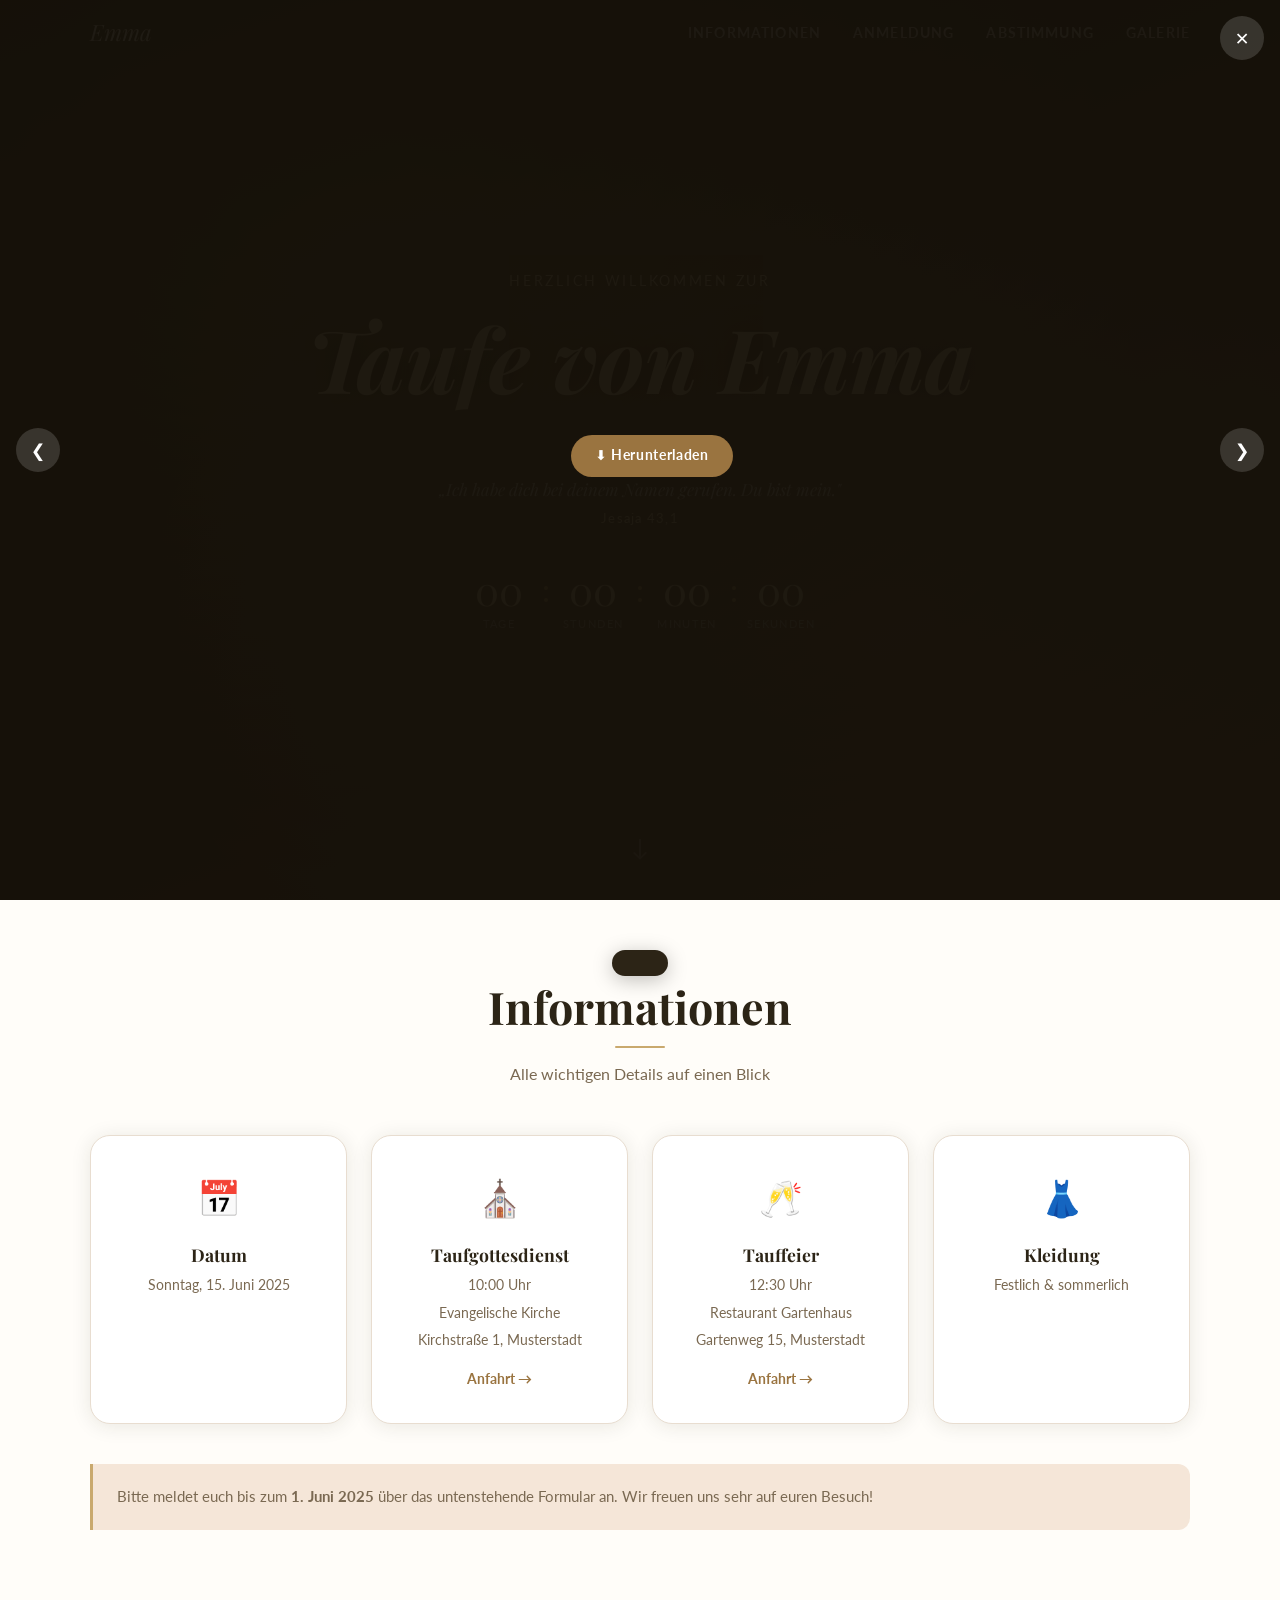
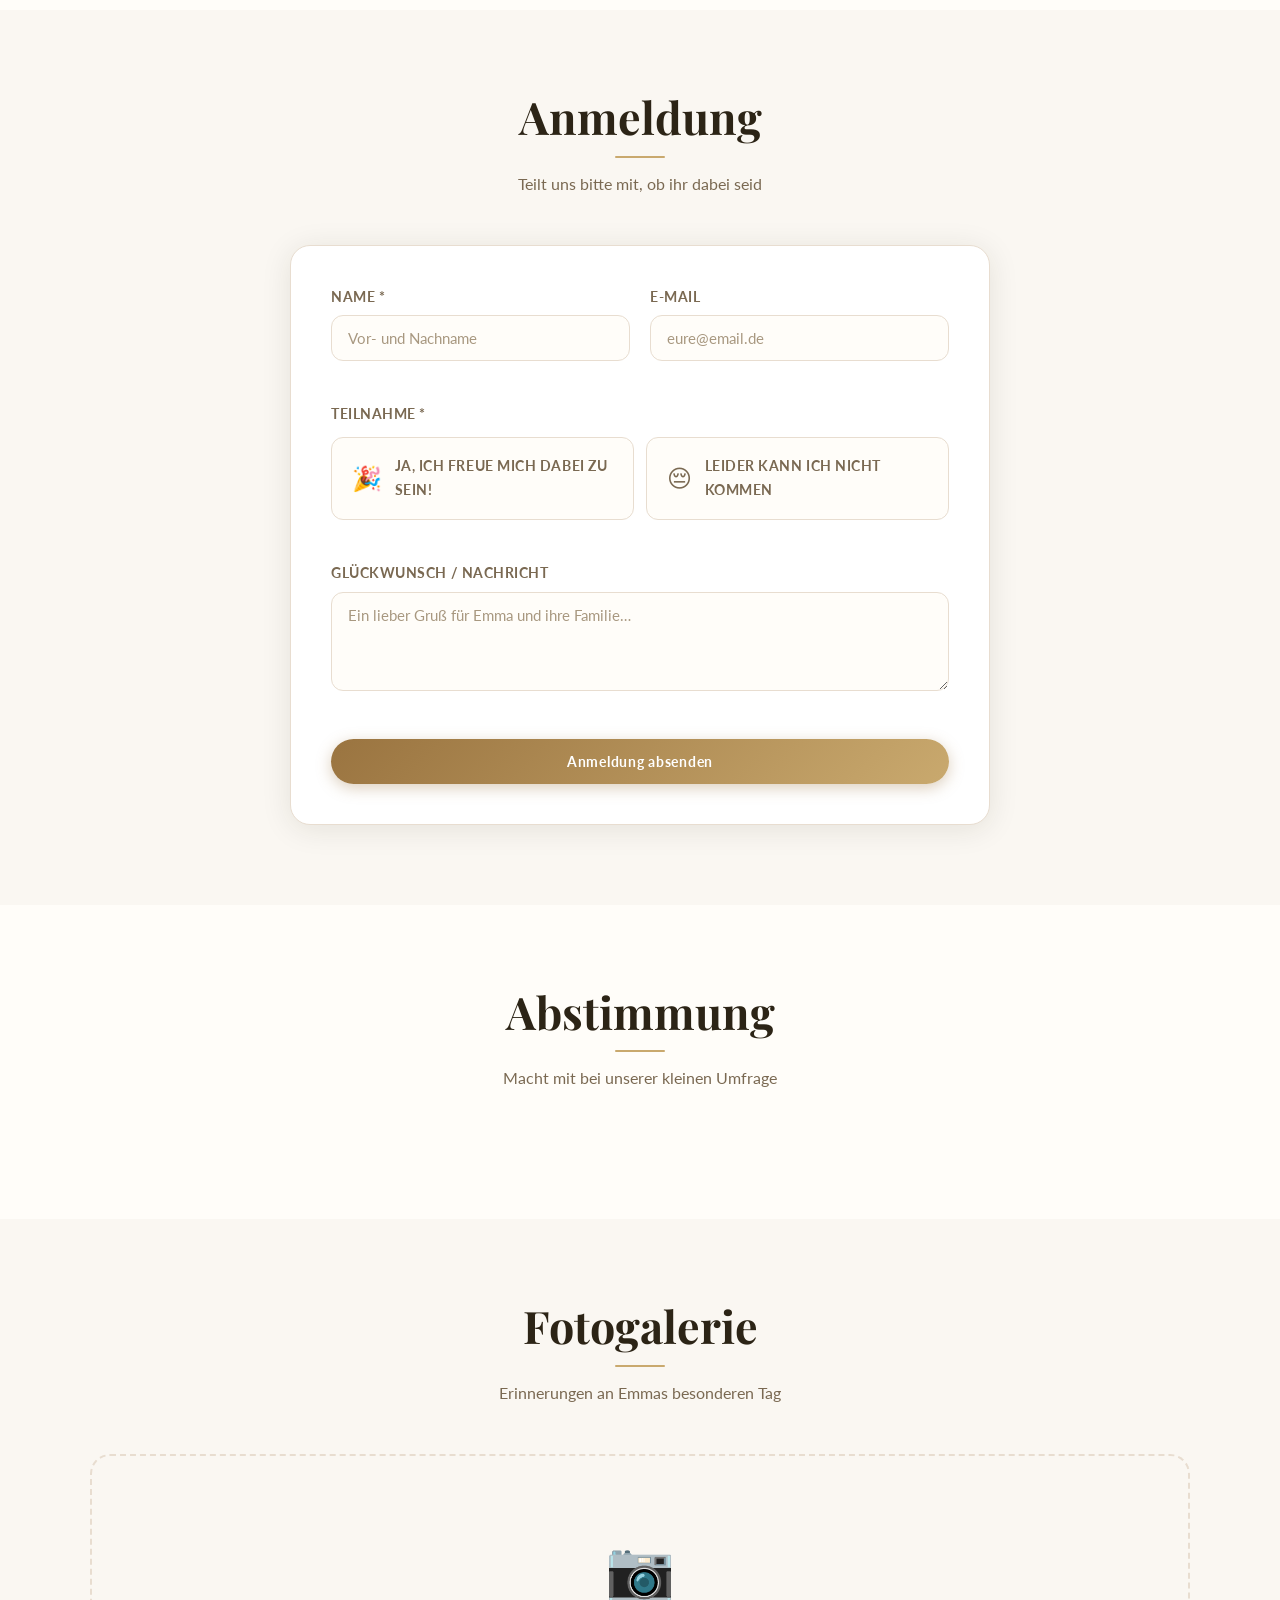
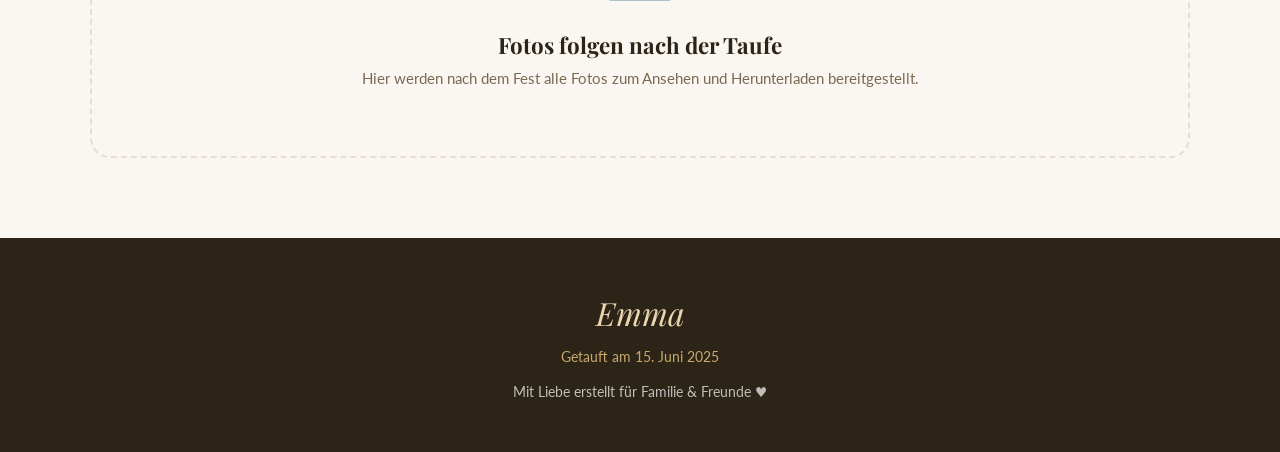
==== index.html @ aea22b36 "Add baptism website for Emma — Cloudflare Pages ready Full single-page website with: - Countdown tim" ====
<!DOCTYPE html>
<html lang="de">
<head>
  <meta charset="UTF-8">
  <meta name="viewport" content="width=device-width, initial-scale=1.0">
  <meta name="description" content="Emmas Taufe – Informationen, Anmeldung und Fotogalerie">
  <title>Emmas Taufe</title>
  <link rel="preconnect" href="https://fonts.googleapis.com">
  <link rel="preconnect" href="https://fonts.gstatic.com" crossorigin>
  <link href="https://fonts.googleapis.com/css2?family=Playfair+Display:ital,wght@0,400;0,700;1,400&family=Lato:wght@300;400;700&display=swap" rel="stylesheet">
  <link rel="stylesheet" href="css/style.css">
</head>
<body>

  <!-- Navigation -->
  <nav id="navbar">
    <div class="nav-container">
      <a href="#hero" class="nav-brand">Emma</a>
      <ul class="nav-links" id="navLinks">
        <li><a href="#info">Informationen</a></li>
        <li><a href="#rsvp">Anmeldung</a></li>
        <li><a href="#abstimmung">Abstimmung</a></li>
        <li><a href="#galerie">Galerie</a></li>
      </ul>
      <button class="nav-toggle" id="navToggle" aria-label="Menü öffnen">
        <span></span><span></span><span></span>
      </button>
    </div>
  </nav>

  <!-- Hero Section -->
  <section id="hero">
    <div class="hero-bg"></div>
    <div class="hero-content">
      <p class="hero-pre">Herzlich willkommen zur</p>
      <h1 class="hero-title">Taufe von Emma</h1>
      <div class="hero-ornament">✦ ✦ ✦</div>
      <p class="hero-verse">„Ich habe dich bei deinem Namen gerufen. Du bist mein."</p>
      <p class="hero-verse-source">Jesaja 43,1</p>
      <div class="countdown-wrapper">
        <div id="countdown" class="countdown">
          <div class="countdown-item">
            <span class="countdown-number" id="days">00</span>
            <span class="countdown-label">Tage</span>
          </div>
          <div class="countdown-sep">:</div>
          <div class="countdown-item">
            <span class="countdown-number" id="hours">00</span>
            <span class="countdown-label">Stunden</span>
          </div>
          <div class="countdown-sep">:</div>
          <div class="countdown-item">
            <span class="countdown-number" id="minutes">00</span>
            <span class="countdown-label">Minuten</span>
          </div>
          <div class="countdown-sep">:</div>
          <div class="countdown-item">
            <span class="countdown-number" id="seconds">00</span>
            <span class="countdown-label">Sekunden</span>
          </div>
        </div>
        <div id="countdownPast" class="countdown-past" style="display:none">
          Wir feiern Emmas Tauftag ✦
        </div>
      </div>
    </div>
    <a href="#info" class="scroll-down" aria-label="Nach unten scrollen">
      <span class="scroll-arrow">↓</span>
    </a>
  </section>

  <!-- Information Section -->
  <section id="info" class="section">
    <div class="container">
      <div class="section-header">
        <h2 class="section-title">Informationen</h2>
        <p class="section-subtitle">Alle wichtigen Details auf einen Blick</p>
      </div>
      <div class="info-grid">
        <div class="info-card">
          <div class="info-icon">📅</div>
          <h3 class="info-card-title">Datum</h3>
          <p id="info-date">Sonntag, 15. Juni 2025</p>
        </div>
        <div class="info-card">
          <div class="info-icon">⛪</div>
          <h3 class="info-card-title">Taufgottesdienst</h3>
          <p id="info-church-time">10:00 Uhr</p>
          <p id="info-church-name">Evangelische Kirche</p>
          <p id="info-church-address">Kirchstraße 1, Musterstadt</p>
          <a id="info-church-maps" href="#" class="info-link" target="_blank" rel="noopener">Anfahrt →</a>
        </div>
        <div class="info-card">
          <div class="info-icon">🥂</div>
          <h3 class="info-card-title">Tauffeier</h3>
          <p id="info-party-time">12:30 Uhr</p>
          <p id="info-party-name">Restaurant Gartenhaus</p>
          <p id="info-party-address">Gartenweg 15, Musterstadt</p>
          <a id="info-party-maps" href="#" class="info-link" target="_blank" rel="noopener">Anfahrt →</a>
        </div>
        <div class="info-card">
          <div class="info-icon">👗</div>
          <h3 class="info-card-title">Kleidung</h3>
          <p id="info-dresscode">Festlich & sommerlich</p>
        </div>
      </div>
      <div class="info-note">
        <p id="info-deadline-text">
          Bitte meldet euch bis zum <strong>1. Juni 2025</strong> über das untenstehende Formular an.
          Wir freuen uns sehr auf euren Besuch!
        </p>
      </div>
    </div>
  </section>

  <!-- RSVP Section -->
  <section id="rsvp" class="section section-alt">
    <div class="container">
      <div class="section-header">
        <h2 class="section-title">Anmeldung</h2>
        <p class="section-subtitle">Teilt uns bitte mit, ob ihr dabei seid</p>
      </div>
      <div class="form-wrapper">
        <form id="rsvpForm" class="form" novalidate>
          <div class="form-row">
            <div class="form-group">
              <label for="rsvp-name">Name *</label>
              <input type="text" id="rsvp-name" name="name" required placeholder="Vor- und Nachname" autocomplete="name">
              <span class="field-error" id="error-name"></span>
            </div>
            <div class="form-group">
              <label for="rsvp-email">E-Mail</label>
              <input type="email" id="rsvp-email" name="email" placeholder="eure@email.de" autocomplete="email">
              <span class="field-error" id="error-email"></span>
            </div>
          </div>

          <div class="form-group">
            <label>Teilnahme *</label>
            <div class="radio-group">
              <label class="radio-card">
                <input type="radio" name="attendance" value="yes" required>
                <span class="radio-content">
                  <span class="radio-icon">🎉</span>
                  <span class="radio-text">Ja, ich freue mich dabei zu sein!</span>
                </span>
              </label>
              <label class="radio-card">
                <input type="radio" name="attendance" value="no">
                <span class="radio-content">
                  <span class="radio-icon">😔</span>
                  <span class="radio-text">Leider kann ich nicht kommen</span>
                </span>
              </label>
            </div>
            <span class="field-error" id="error-attendance"></span>
          </div>

          <div id="attendanceDetails" class="attendance-details" style="display:none">
            <div class="form-row">
              <div class="form-group">
                <label for="rsvp-guests">Anzahl Personen *</label>
                <select id="rsvp-guests" name="guests">
                  <option value="1">1 Person</option>
                  <option value="2">2 Personen</option>
                  <option value="3">3 Personen</option>
                  <option value="4">4 Personen</option>
                  <option value="5+">5 oder mehr Personen</option>
                </select>
              </div>
              <div class="form-group">
                <label for="rsvp-allergies">Allergien / Unverträglichkeiten</label>
                <input type="text" id="rsvp-allergies" name="allergies" placeholder="z.B. Laktose, Nüsse…">
              </div>
            </div>

            <div class="form-group">
              <label>Menüwahl</label>
              <div class="menu-grid">
                <label class="menu-card-label">
                  <input type="radio" name="menu" value="Fleisch">
                  <span class="menu-card">
                    <span class="menu-emoji">🥩</span>
                    <span class="menu-title">Fleisch</span>
                    <span class="menu-desc">Hähnchenbrust mit Gemüse & Kartoffeln</span>
                  </span>
                </label>
                <label class="menu-card-label">
                  <input type="radio" name="menu" value="Fisch">
                  <span class="menu-card">
                    <span class="menu-emoji">🐟</span>
                    <span class="menu-title">Fisch</span>
                    <span class="menu-desc">Lachsfilet mit Dill-Soße & Reis</span>
                  </span>
                </label>
                <label class="menu-card-label">
                  <input type="radio" name="menu" value="Vegetarisch">
                  <span class="menu-card">
                    <span class="menu-emoji">🥗</span>
                    <span class="menu-title">Vegetarisch</span>
                    <span class="menu-desc">Gemüse-Risotto mit Parmesan</span>
                  </span>
                </label>
              </div>
            </div>
          </div>

          <div class="form-group">
            <label for="rsvp-message">Glückwunsch / Nachricht</label>
            <textarea id="rsvp-message" name="message" rows="4" placeholder="Ein lieber Gruß für Emma und ihre Familie…"></textarea>
          </div>

          <button type="submit" class="btn btn-primary" id="rsvpSubmitBtn">
            <span class="btn-text">Anmeldung absenden</span>
            <span class="btn-spinner" style="display:none">⏳</span>
          </button>
        </form>

        <div class="form-success" id="rsvpSuccess" style="display:none">
          <div class="success-circle">✓</div>
          <h3>Vielen Dank!</h3>
          <p id="rsvpSuccessMsg">Deine Anmeldung wurde übermittelt. Wir freuen uns auf dich!</p>
        </div>
      </div>
    </div>
  </section>

  <!-- Voting Section -->
  <section id="abstimmung" class="section">
    <div class="container">
      <div class="section-header">
        <h2 class="section-title">Abstimmung</h2>
        <p class="section-subtitle">Macht mit bei unserer kleinen Umfrage</p>
      </div>
      <div class="polls-grid" id="pollsContainer">
        <!-- Polls werden per JavaScript aus config.js geladen -->
      </div>
    </div>
  </section>

  <!-- Photo Gallery Section -->
  <section id="galerie" class="section section-alt">
    <div class="container">
      <div class="section-header">
        <h2 class="section-title">Fotogalerie</h2>
        <p class="section-subtitle">Erinnerungen an Emmas besonderen Tag</p>
      </div>

      <!-- Vor dem Event -->
      <div class="gallery-placeholder" id="gallerySoon">
        <div class="gallery-placeholder-icon">📷</div>
        <h3>Fotos folgen nach der Taufe</h3>
        <p>Hier werden nach dem Fest alle Fotos zum Ansehen und Herunterladen bereitgestellt.</p>
      </div>

      <!-- Nach dem Event -->
      <div id="galleryActive" style="display:none">
        <div class="gallery-toolbar">
          <span class="gallery-count" id="galleryCount"></span>
          <button class="btn btn-secondary" id="btnDownloadAll">⬇ Alle herunterladen</button>
        </div>
        <div class="gallery-grid" id="galleryGrid"></div>
      </div>
    </div>
  </section>

  <!-- Footer -->
  <footer>
    <div class="container">
      <p class="footer-name">Emma</p>
      <p class="footer-date" id="footer-date">Getauft am 15. Juni 2025</p>
      <p class="footer-love">Mit Liebe erstellt für Familie &amp; Freunde ♥</p>
    </div>
  </footer>

  <!-- Lightbox -->
  <div class="lightbox" id="lightbox" aria-modal="true" role="dialog" aria-label="Foto-Ansicht">
    <div class="lightbox-overlay" id="lightboxOverlay"></div>
    <div class="lightbox-inner">
      <button class="lightbox-btn lightbox-close" id="lightboxClose" aria-label="Schließen">✕</button>
      <button class="lightbox-btn lightbox-prev" id="lightboxPrev" aria-label="Vorheriges Foto">❮</button>
      <button class="lightbox-btn lightbox-next" id="lightboxNext" aria-label="Nächstes Foto">❯</button>
      <div class="lightbox-media">
        <img id="lightboxImg" src="" alt="" loading="lazy">
      </div>
      <div class="lightbox-footer">
        <span class="lightbox-caption" id="lightboxCaption"></span>
        <a class="btn btn-download" id="lightboxDownload" download>⬇ Herunterladen</a>
      </div>
    </div>
  </div>

  <!-- Toast -->
  <div class="toast" id="toast" role="status" aria-live="polite"></div>

  <script src="js/config.js"></script>
  <script src="js/main.js"></script>
  <script src="js/gallery.js"></script>
</body>
</html>
---- css/style.css ----
/* =====================================================
   EMMA'S TAUFE — Stylesheet
   ===================================================== */

/* ---------- Custom Properties ---------- */
:root {
  --gold:        #C9A96E;
  --gold-light:  #E8D5B0;
  --gold-dark:   #9A7440;
  --cream:       #FAF7F2;
  --warm-white:  #FFFDF9;
  --peach:       #F5E6D8;
  --rose:        #E8C4B8;
  --text:        #2C2416;
  --text-muted:  #7A6952;
  --text-light:  #A89880;
  --border:      #E8DDD0;
  --shadow:      rgba(44, 36, 22, 0.1);
  --radius:      12px;
  --radius-lg:   20px;
  --transition:  0.25s ease;
  --max-w:       1100px;
}

/* ---------- Reset ---------- */
*, *::before, *::after { box-sizing: border-box; margin: 0; padding: 0; }

html {
  scroll-behavior: smooth;
  font-size: 16px;
}

body {
  font-family: 'Lato', system-ui, sans-serif;
  background: var(--warm-white);
  color: var(--text);
  line-height: 1.7;
  overflow-x: hidden;
}

img { max-width: 100%; display: block; }
a { color: inherit; text-decoration: none; }
button { cursor: pointer; border: none; background: none; font-family: inherit; }

/* ---------- Typography ---------- */
h1, h2, h3 {
  font-family: 'Playfair Display', Georgia, serif;
  line-height: 1.2;
}

/* ---------- Navigation ---------- */
#navbar {
  position: fixed;
  top: 0; left: 0; right: 0;
  z-index: 100;
  background: transparent;
  transition: background var(--transition), box-shadow var(--transition);
  padding: 0 1.5rem;
}
#navbar.scrolled {
  background: rgba(255, 253, 249, 0.96);
  backdrop-filter: blur(8px);
  box-shadow: 0 1px 0 var(--border);
}

.nav-container {
  max-width: var(--max-w);
  margin: 0 auto;
  display: flex;
  align-items: center;
  justify-content: space-between;
  height: 64px;
}

.nav-brand {
  font-family: 'Playfair Display', serif;
  font-size: 1.4rem;
  font-style: italic;
  color: var(--warm-white);
  transition: color var(--transition);
}
#navbar.scrolled .nav-brand { color: var(--gold-dark); }

.nav-links {
  list-style: none;
  display: flex;
  gap: 2rem;
}
.nav-links a {
  font-size: 0.9rem;
  font-weight: 700;
  letter-spacing: 0.08em;
  text-transform: uppercase;
  color: rgba(255,255,255,0.85);
  transition: color var(--transition);
}
.nav-links a:hover { color: #fff; }
#navbar.scrolled .nav-links a { color: var(--text-muted); }
#navbar.scrolled .nav-links a:hover { color: var(--gold-dark); }

.nav-toggle {
  display: none;
  flex-direction: column;
  gap: 5px;
  padding: 6px;
}
.nav-toggle span {
  display: block;
  width: 24px;
  height: 2px;
  background: #fff;
  border-radius: 2px;
  transition: background var(--transition);
}
#navbar.scrolled .nav-toggle span { background: var(--text); }

/* ---------- Hero ---------- */
#hero {
  position: relative;
  min-height: 100vh;
  display: flex;
  flex-direction: column;
  align-items: center;
  justify-content: center;
  background: linear-gradient(160deg, #2C2416 0%, #4A3728 45%, #6B4F38 100%);
  overflow: hidden;
  padding: 100px 1.5rem 80px;
  text-align: center;
  color: #fff;
}

.hero-bg {
  position: absolute;
  inset: 0;
  background:
    radial-gradient(ellipse at 30% 30%, rgba(201,169,110,0.25) 0%, transparent 60%),
    radial-gradient(ellipse at 70% 70%, rgba(232,197,184,0.15) 0%, transparent 60%);
  pointer-events: none;
}

.hero-content {
  position: relative;
  z-index: 1;
  max-width: 680px;
}

.hero-pre {
  font-size: 0.85rem;
  letter-spacing: 0.2em;
  text-transform: uppercase;
  color: var(--gold-light);
  margin-bottom: 0.75rem;
}

.hero-title {
  font-size: clamp(3rem, 8vw, 5.5rem);
  font-style: italic;
  color: var(--gold-light);
  margin-bottom: 1.25rem;
  text-shadow: 0 2px 30px rgba(0,0,0,0.3);
}

.hero-ornament {
  font-size: 0.75rem;
  letter-spacing: 0.4em;
  color: var(--gold);
  margin-bottom: 1.5rem;
}

.hero-verse {
  font-family: 'Playfair Display', serif;
  font-style: italic;
  font-size: 1.05rem;
  color: rgba(255,255,255,0.75);
  max-width: 480px;
  margin: 0 auto 0.3rem;
}
.hero-verse-source {
  font-size: 0.8rem;
  color: var(--gold-light);
  letter-spacing: 0.1em;
  margin-bottom: 2.5rem;
}

/* Countdown */
.countdown-wrapper { min-height: 80px; }

.countdown {
  display: flex;
  align-items: center;
  justify-content: center;
  gap: 0.5rem;
  flex-wrap: wrap;
}
.countdown-item {
  display: flex;
  flex-direction: column;
  align-items: center;
  min-width: 70px;
}
.countdown-number {
  font-family: 'Playfair Display', serif;
  font-size: 2.5rem;
  color: var(--gold-light);
  line-height: 1;
  min-width: 2ch;
  text-align: center;
}
.countdown-label {
  font-size: 0.7rem;
  letter-spacing: 0.12em;
  text-transform: uppercase;
  color: rgba(255,255,255,0.5);
  margin-top: 0.25rem;
}
.countdown-sep {
  font-size: 2rem;
  color: var(--gold);
  padding-bottom: 1.5rem;
  line-height: 1;
}
.countdown-past {
  font-family: 'Playfair Display', serif;
  font-style: italic;
  font-size: 1.4rem;
  color: var(--gold-light);
}

/* Scroll down arrow */
.scroll-down {
  position: absolute;
  bottom: 2rem;
  left: 50%;
  transform: translateX(-50%);
  color: rgba(255,255,255,0.5);
  animation: bounce 2s infinite;
  z-index: 1;
}
.scroll-arrow { font-size: 1.5rem; }
@keyframes bounce {
  0%, 100% { transform: translateX(-50%) translateY(0); }
  50%       { transform: translateX(-50%) translateY(8px); }
}

/* ---------- Sections ---------- */
.section {
  padding: 5rem 1.5rem;
}
.section-alt { background: var(--cream); }

.container {
  max-width: var(--max-w);
  margin: 0 auto;
}

.section-header {
  text-align: center;
  margin-bottom: 3rem;
}
.section-title {
  font-size: clamp(2rem, 4vw, 2.8rem);
  color: var(--text);
  margin-bottom: 0.5rem;
}
.section-title::after {
  content: '';
  display: block;
  width: 50px;
  height: 2px;
  background: var(--gold);
  margin: 0.75rem auto 0;
  border-radius: 2px;
}
.section-subtitle {
  color: var(--text-muted);
  font-size: 1rem;
  margin-top: 0.75rem;
}

/* ---------- Info Section ---------- */
.info-grid {
  display: grid;
  grid-template-columns: repeat(auto-fit, minmax(220px, 1fr));
  gap: 1.5rem;
  margin-bottom: 2.5rem;
}

.info-card {
  background: #fff;
  border: 1px solid var(--border);
  border-radius: var(--radius-lg);
  padding: 2rem 1.5rem;
  text-align: center;
  box-shadow: 0 2px 20px var(--shadow);
  transition: transform var(--transition), box-shadow var(--transition);
}
.info-card:hover {
  transform: translateY(-4px);
  box-shadow: 0 8px 30px var(--shadow);
}
.info-icon { font-size: 2.2rem; margin-bottom: 1rem; }
.info-card-title {
  font-family: 'Playfair Display', serif;
  font-size: 1.1rem;
  margin-bottom: 0.5rem;
  color: var(--text);
}
.info-card p {
  font-size: 0.9rem;
  color: var(--text-muted);
  margin-bottom: 0.2rem;
}
.info-link {
  display: inline-block;
  margin-top: 0.75rem;
  font-size: 0.85rem;
  font-weight: 700;
  color: var(--gold-dark);
  transition: color var(--transition);
}
.info-link:hover { color: var(--gold); }

.info-note {
  background: var(--peach);
  border-left: 3px solid var(--gold);
  border-radius: 0 var(--radius) var(--radius) 0;
  padding: 1.25rem 1.5rem;
  font-size: 0.95rem;
  color: var(--text-muted);
}

/* ---------- RSVP Form ---------- */
.form-wrapper {
  max-width: 700px;
  margin: 0 auto;
}

.form {
  background: #fff;
  border: 1px solid var(--border);
  border-radius: var(--radius-lg);
  padding: 2.5rem;
  box-shadow: 0 4px 30px var(--shadow);
}

.form-row {
  display: grid;
  grid-template-columns: 1fr 1fr;
  gap: 1.25rem;
}
@media (max-width: 580px) {
  .form-row { grid-template-columns: 1fr; }
}

.form-group {
  display: flex;
  flex-direction: column;
  gap: 0.4rem;
  margin-bottom: 1.25rem;
}
.form-group:last-child { margin-bottom: 0; }

label {
  font-size: 0.85rem;
  font-weight: 700;
  letter-spacing: 0.04em;
  text-transform: uppercase;
  color: var(--text-muted);
}

input[type="text"],
input[type="email"],
select,
textarea {
  width: 100%;
  padding: 0.8rem 1rem;
  border: 1.5px solid var(--border);
  border-radius: var(--radius);
  background: var(--warm-white);
  color: var(--text);
  font-family: inherit;
  font-size: 0.95rem;
  transition: border-color var(--transition), box-shadow var(--transition);
  outline: none;
  resize: vertical;
}
input:focus, select:focus, textarea:focus {
  border-color: var(--gold);
  box-shadow: 0 0 0 3px rgba(201,169,110,0.15);
}
input::placeholder, textarea::placeholder { color: var(--text-light); }

.field-error {
  font-size: 0.8rem;
  color: #c0392b;
  min-height: 1rem;
}

/* Radio Cards */
.radio-group {
  display: grid;
  grid-template-columns: 1fr 1fr;
  gap: 0.75rem;
  margin-top: 0.25rem;
}
@media (max-width: 480px) {
  .radio-group { grid-template-columns: 1fr; }
}

.radio-card { cursor: pointer; }
.radio-card input { display: none; }
.radio-content {
  display: flex;
  align-items: center;
  gap: 0.75rem;
  padding: 1rem 1.25rem;
  border: 1.5px solid var(--border);
  border-radius: var(--radius);
  background: var(--warm-white);
  transition: border-color var(--transition), background var(--transition);
  font-size: 0.9rem;
}
.radio-icon { font-size: 1.5rem; flex-shrink: 0; }
.radio-card input:checked + .radio-content {
  border-color: var(--gold);
  background: rgba(201,169,110,0.08);
}

/* Attendance Details */
.attendance-details {
  animation: slideDown 0.3s ease;
}
@keyframes slideDown {
  from { opacity: 0; transform: translateY(-10px); }
  to   { opacity: 1; transform: translateY(0); }
}

/* Menu Grid */
.menu-grid {
  display: grid;
  grid-template-columns: repeat(3, 1fr);
  gap: 0.75rem;
  margin-top: 0.25rem;
}
@media (max-width: 580px) {
  .menu-grid { grid-template-columns: 1fr; }
}

.menu-card-label { cursor: pointer; }
.menu-card-label input { display: none; }
.menu-card {
  display: flex;
  flex-direction: column;
  align-items: center;
  text-align: center;
  gap: 0.3rem;
  padding: 1.25rem 1rem;
  border: 1.5px solid var(--border);
  border-radius: var(--radius);
  background: var(--warm-white);
  transition: border-color var(--transition), background var(--transition);
  height: 100%;
}
.menu-emoji { font-size: 1.8rem; }
.menu-title { font-weight: 700; font-size: 0.9rem; }
.menu-desc { font-size: 0.78rem; color: var(--text-muted); }
.menu-card-label input:checked + .menu-card {
  border-color: var(--gold);
  background: rgba(201,169,110,0.08);
}

/* Buttons */
.btn {
  display: inline-flex;
  align-items: center;
  gap: 0.5rem;
  padding: 0.85rem 2rem;
  border-radius: 50px;
  font-family: inherit;
  font-size: 0.9rem;
  font-weight: 700;
  letter-spacing: 0.05em;
  transition: all var(--transition);
  cursor: pointer;
}
.btn-primary {
  background: linear-gradient(135deg, var(--gold-dark), var(--gold));
  color: #fff;
  width: 100%;
  justify-content: center;
  margin-top: 1.75rem;
  box-shadow: 0 4px 15px rgba(154,116,64,0.35);
}
.btn-primary:hover {
  transform: translateY(-2px);
  box-shadow: 0 6px 20px rgba(154,116,64,0.5);
}
.btn-primary:active { transform: translateY(0); }
.btn-secondary {
  background: #fff;
  color: var(--gold-dark);
  border: 1.5px solid var(--gold);
}
.btn-secondary:hover {
  background: var(--peach);
}
.btn-download {
  background: var(--gold-dark);
  color: #fff;
  font-size: 0.85rem;
  padding: 0.6rem 1.5rem;
  border-radius: 50px;
}
.btn-download:hover { background: var(--gold); }

/* Form Success */
.form-success {
  text-align: center;
  padding: 3rem 2rem;
  background: #fff;
  border: 1px solid var(--border);
  border-radius: var(--radius-lg);
  box-shadow: 0 4px 30px var(--shadow);
}
.success-circle {
  width: 70px;
  height: 70px;
  border-radius: 50%;
  background: linear-gradient(135deg, var(--gold-dark), var(--gold));
  color: #fff;
  font-size: 2rem;
  display: flex;
  align-items: center;
  justify-content: center;
  margin: 0 auto 1.5rem;
}
.form-success h3 {
  font-size: 1.6rem;
  margin-bottom: 0.5rem;
  color: var(--text);
}
.form-success p { color: var(--text-muted); }

/* ---------- Polls ---------- */
.polls-grid {
  display: grid;
  grid-template-columns: repeat(auto-fit, minmax(320px, 1fr));
  gap: 2rem;
}

.poll-card {
  background: #fff;
  border: 1px solid var(--border);
  border-radius: var(--radius-lg);
  padding: 2rem;
  box-shadow: 0 2px 20px var(--shadow);
}
.poll-question {
  font-size: 1.1rem;
  color: var(--text);
  margin-bottom: 1.5rem;
  padding-bottom: 1rem;
  border-bottom: 1px solid var(--border);
}
.poll-options { display: flex; flex-direction: column; gap: 0.75rem; }

.poll-option {
  display: grid;
  grid-template-columns: 2rem 1fr auto auto;
  align-items: center;
  gap: 0.75rem;
  padding: 0.75rem 1rem;
  border: 1.5px solid var(--border);
  border-radius: var(--radius);
  background: var(--warm-white);
  cursor: pointer;
  text-align: left;
  font-family: inherit;
  font-size: 0.9rem;
  color: var(--text);
  transition: all var(--transition);
  width: 100%;
}
.poll-option:hover:not(:disabled) {
  border-color: var(--gold);
  background: rgba(201,169,110,0.06);
}
.poll-option.voted {
  border-color: var(--gold);
  background: rgba(201,169,110,0.08);
}
.poll-option.winner {
  border-color: var(--gold-dark);
  background: rgba(201,169,110,0.12);
}
.poll-emoji { font-size: 1.3rem; text-align: center; }
.poll-label { font-weight: 600; }
.poll-bar-wrap {
  width: 60px;
  height: 6px;
  background: var(--border);
  border-radius: 3px;
  overflow: hidden;
}
.poll-bar-fill {
  height: 100%;
  background: linear-gradient(90deg, var(--gold-dark), var(--gold));
  border-radius: 3px;
  transition: width 0.5s ease;
}
.poll-pct {
  font-size: 0.78rem;
  font-weight: 700;
  color: var(--text-muted);
  min-width: 32px;
  text-align: right;
}
.poll-footer {
  display: flex;
  align-items: center;
  justify-content: space-between;
  margin-top: 1.25rem;
  padding-top: 1rem;
  border-top: 1px solid var(--border);
  font-size: 0.8rem;
  color: var(--text-muted);
}
.poll-voted-note { color: var(--gold-dark); font-weight: 700; }

/* ---------- Gallery ---------- */
.gallery-placeholder {
  text-align: center;
  padding: 4rem 2rem;
  border: 2px dashed var(--border);
  border-radius: var(--radius-lg);
  color: var(--text-muted);
}
.gallery-placeholder-icon { font-size: 3.5rem; margin-bottom: 1rem; }
.gallery-placeholder h3 { font-size: 1.4rem; margin-bottom: 0.5rem; color: var(--text); }
.gallery-placeholder p { font-size: 0.95rem; }

.gallery-toolbar {
  display: flex;
  align-items: center;
  justify-content: space-between;
  margin-bottom: 1.5rem;
  flex-wrap: wrap;
  gap: 0.75rem;
}
.gallery-count { font-size: 0.9rem; color: var(--text-muted); }

.gallery-grid {
  display: grid;
  grid-template-columns: repeat(auto-fill, minmax(220px, 1fr));
  gap: 1rem;
}

.gallery-item {
  position: relative;
  aspect-ratio: 4/3;
  border-radius: var(--radius);
  overflow: hidden;
  cursor: pointer;
  background: var(--border);
}
.gallery-item img {
  width: 100%;
  height: 100%;
  object-fit: cover;
  transition: transform 0.4s ease;
}
.gallery-item:hover img { transform: scale(1.06); }
.gallery-item-overlay {
  position: absolute;
  inset: 0;
  background: rgba(44,36,22,0);
  display: flex;
  align-items: center;
  justify-content: center;
  transition: background var(--transition);
}
.gallery-item:hover .gallery-item-overlay { background: rgba(44,36,22,0.35); }
.gallery-item-overlay span {
  color: #fff;
  font-size: 2rem;
  opacity: 0;
  transform: scale(0.8);
  transition: all var(--transition);
}
.gallery-item:hover .gallery-item-overlay span {
  opacity: 1;
  transform: scale(1);
}

/* ---------- Lightbox ---------- */
.lightbox {
  position: fixed;
  inset: 0;
  z-index: 1000;
  display: flex;
  align-items: center;
  justify-content: center;
}
.lightbox-overlay {
  position: absolute;
  inset: 0;
  background: rgba(20,15,8,0.95);
  cursor: pointer;
}
.lightbox-inner {
  position: relative;
  z-index: 1;
  display: flex;
  flex-direction: column;
  align-items: center;
  max-width: 92vw;
  max-height: 92vh;
  gap: 0.75rem;
}
.lightbox-media {
  max-width: 90vw;
  max-height: 80vh;
  border-radius: var(--radius);
  overflow: hidden;
  box-shadow: 0 20px 60px rgba(0,0,0,0.6);
}
.lightbox-media img {
  max-width: 90vw;
  max-height: 80vh;
  object-fit: contain;
  display: block;
}
.lightbox-footer {
  display: flex;
  align-items: center;
  gap: 1.5rem;
  justify-content: center;
}
.lightbox-caption { color: rgba(255,255,255,0.7); font-size: 0.9rem; }

.lightbox-btn {
  position: fixed;
  background: rgba(255,255,255,0.15);
  color: #fff;
  border-radius: 50%;
  width: 44px;
  height: 44px;
  font-size: 1.1rem;
  display: flex;
  align-items: center;
  justify-content: center;
  transition: background var(--transition);
  z-index: 2;
}
.lightbox-btn:hover { background: rgba(255,255,255,0.3); }
.lightbox-close { top: 1rem; right: 1rem; }
.lightbox-prev { left: 1rem; top: 50%; transform: translateY(-50%); }
.lightbox-next { right: 1rem; top: 50%; transform: translateY(-50%); }

/* ---------- Footer ---------- */
footer {
  background: var(--text);
  color: rgba(255,255,255,0.7);
  text-align: center;
  padding: 3rem 1.5rem;
}
.footer-name {
  font-family: 'Playfair Display', serif;
  font-style: italic;
  font-size: 2rem;
  color: var(--gold-light);
  margin-bottom: 0.25rem;
}
.footer-date {
  font-size: 0.9rem;
  color: var(--gold);
  margin-bottom: 0.75rem;
}
.footer-love { font-size: 0.85rem; }

/* ---------- Toast ---------- */
.toast {
  position: fixed;
  bottom: 1.5rem;
  left: 50%;
  transform: translateX(-50%) translateY(100px);
  background: var(--text);
  color: #fff;
  padding: 0.8rem 1.75rem;
  border-radius: 50px;
  font-size: 0.9rem;
  box-shadow: 0 4px 20px rgba(0,0,0,0.25);
  z-index: 200;
  transition: transform 0.3s ease;
  white-space: nowrap;
}
.toast.show { transform: translateX(-50%) translateY(0); }

/* ---------- Responsive ---------- */
@media (max-width: 768px) {
  .nav-links {
    display: none;
    position: fixed;
    top: 64px; left: 0; right: 0;
    background: rgba(255,253,249,0.97);
    backdrop-filter: blur(8px);
    flex-direction: column;
    padding: 1.5rem;
    gap: 0;
    border-bottom: 1px solid var(--border);
    box-shadow: 0 8px 20px var(--shadow);
  }
  .nav-links.open { display: flex; }
  .nav-links li { padding: 0.75rem 0; border-bottom: 1px solid var(--border); }
  .nav-links a { color: var(--text) !important; font-size: 1rem; }
  .nav-toggle { display: flex; }

  .section { padding: 3.5rem 1.25rem; }
  .form { padding: 1.75rem 1.25rem; }
  .countdown { gap: 0.25rem; }
  .countdown-number { font-size: 2rem; }
  .countdown-item { min-width: 55px; }
  .polls-grid { grid-template-columns: 1fr; }

  .lightbox-prev { left: 0.25rem; }
  .lightbox-next { right: 0.25rem; }
}

@media (max-width: 480px) {
  .hero-title { font-size: 2.5rem; }
  .countdown-sep { display: none; }
  .gallery-grid { grid-template-columns: repeat(2, 1fr); }
}

/* ---------- Focus / Accessibility ---------- */
:focus-visible {
  outline: 2px solid var(--gold);
  outline-offset: 2px;
}

/* ---------- Animations ---------- */
.fade-in {
  opacity: 0;
  transform: translateY(20px);
  transition: opacity 0.6s ease, transform 0.6s ease;
}
.fade-in.visible {
  opacity: 1;
  transform: translateY(0);
}
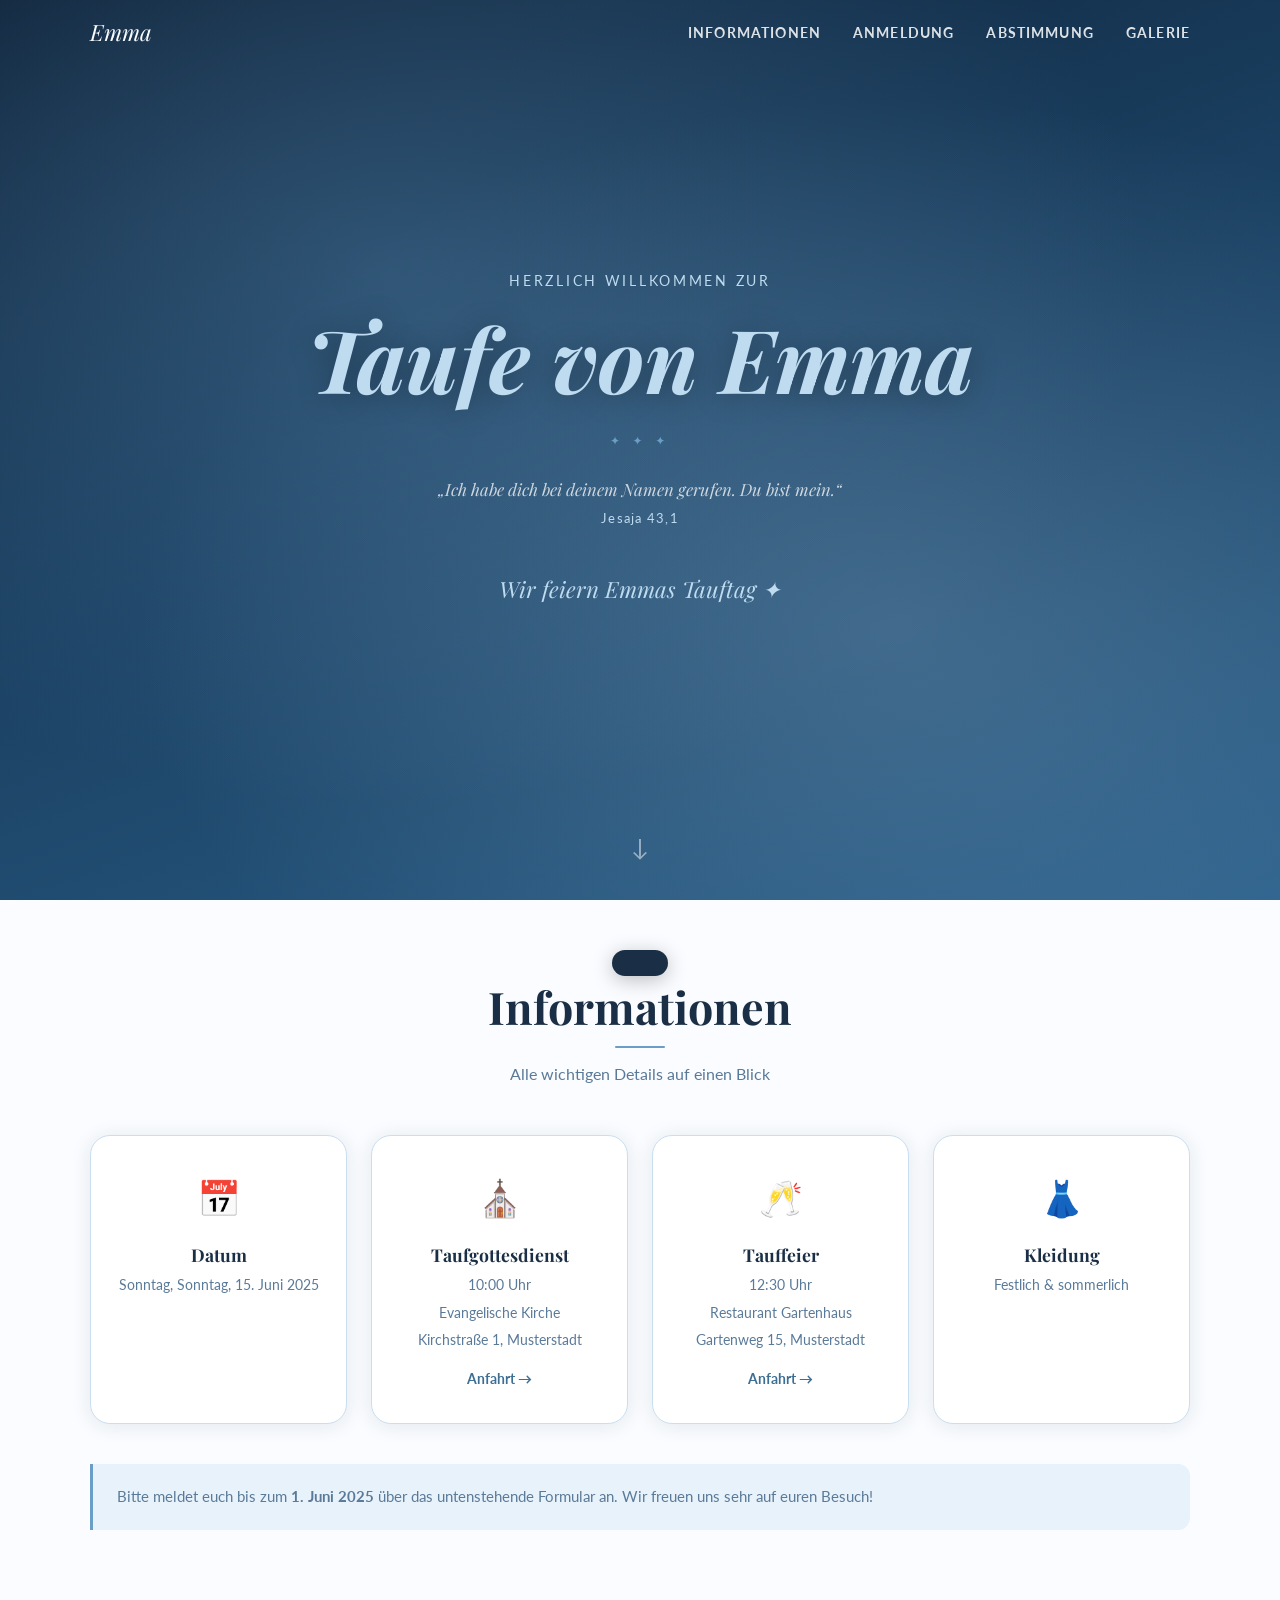
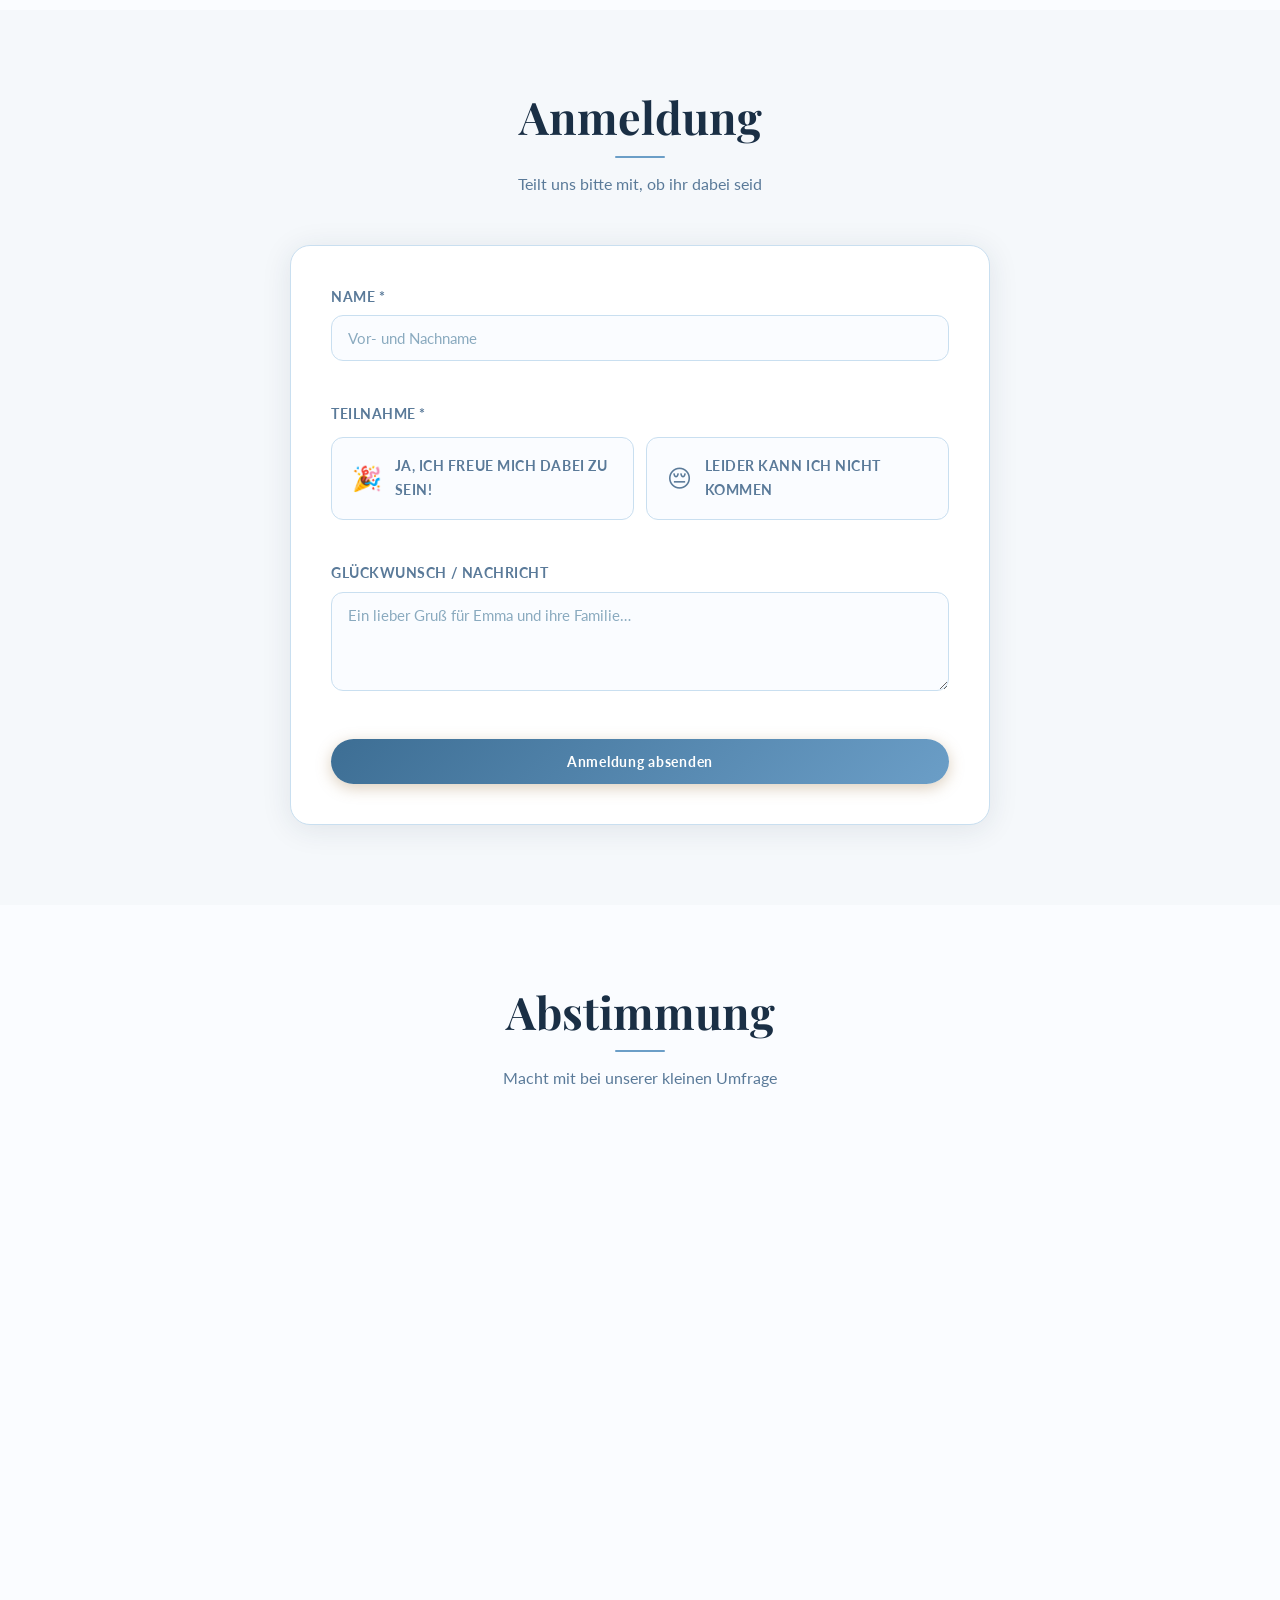
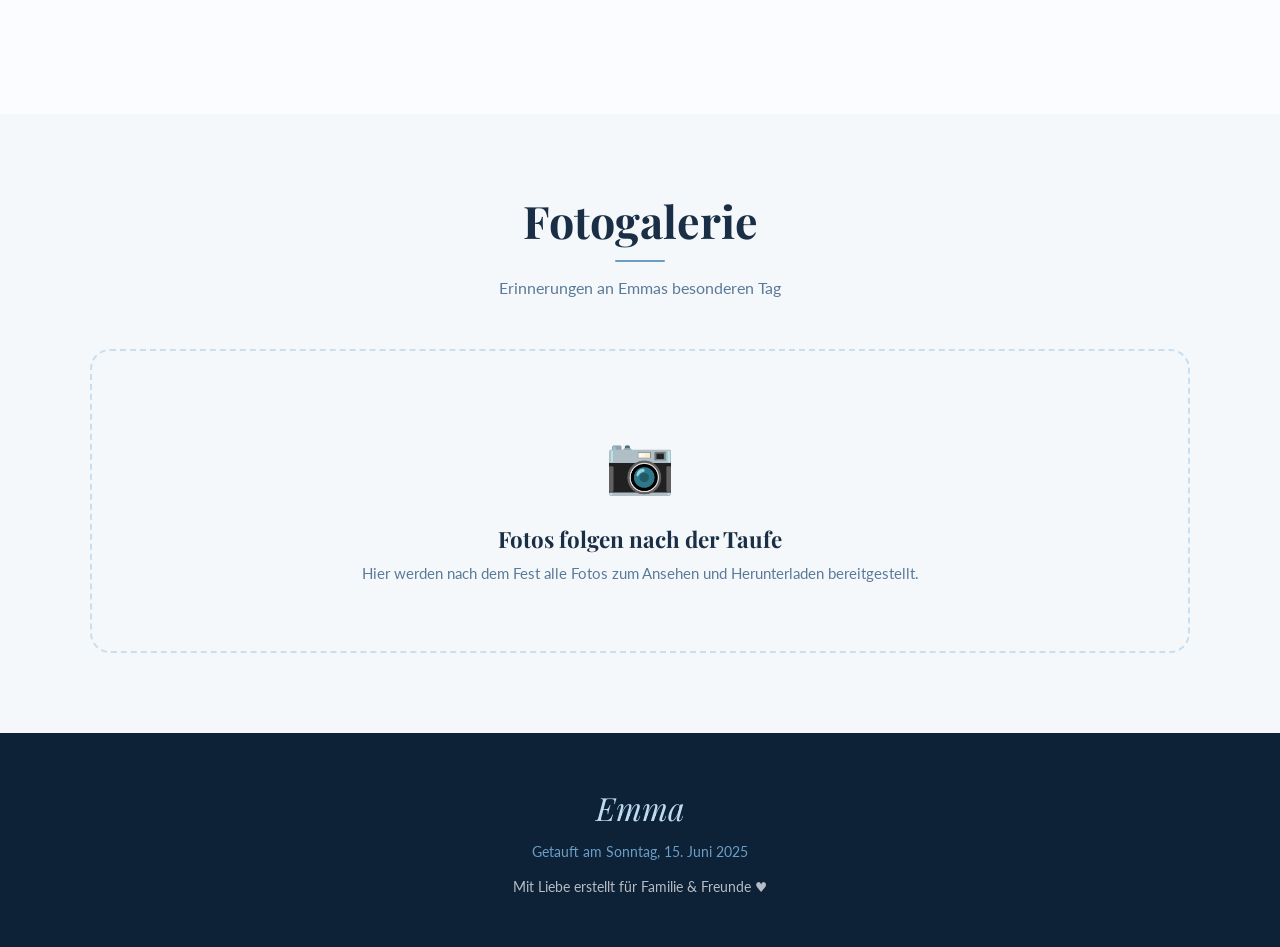
==== commit 921f51c5: "Blau-Farbschema, Admin ohne Login, RSVP ohne E-Mail - Farbpalette von Gold/Braun auf Taufblau umgest" ====
--- a/index.html
+++ b/index.html
@@ -122,17 +122,10 @@
       </div>
       <div class="form-wrapper">
         <form id="rsvpForm" class="form" novalidate>
-          <div class="form-row">
-            <div class="form-group">
-              <label for="rsvp-name">Name *</label>
-              <input type="text" id="rsvp-name" name="name" required placeholder="Vor- und Nachname" autocomplete="name">
-              <span class="field-error" id="error-name"></span>
-            </div>
-            <div class="form-group">
-              <label for="rsvp-email">E-Mail</label>
-              <input type="email" id="rsvp-email" name="email" placeholder="eure@email.de" autocomplete="email">
-              <span class="field-error" id="error-email"></span>
-            </div>
+          <div class="form-group">
+            <label for="rsvp-name">Name *</label>
+            <input type="text" id="rsvp-name" name="name" required placeholder="Vor- und Nachname" autocomplete="name">
+            <span class="field-error" id="error-name"></span>
           </div>
 
           <div class="form-group">
--- a/css/style.css
+++ b/css/style.css
@@ -4,18 +4,21 @@
 
 /* ---------- Custom Properties ---------- */
 :root {
-  --gold:        #C9A96E;
-  --gold-light:  #E8D5B0;
-  --gold-dark:   #9A7440;
-  --cream:       #FAF7F2;
-  --warm-white:  #FFFDF9;
-  --peach:       #F5E6D8;
-  --rose:        #E8C4B8;
-  --text:        #2C2416;
-  --text-muted:  #7A6952;
-  --text-light:  #A89880;
-  --border:      #E8DDD0;
-  --shadow:      rgba(44, 36, 22, 0.1);
+  --gold:        #6B9EC7;
+  --gold-light:  #BFDBF0;
+  --gold-dark:   #3D6E94;
+  --blue:        #6B9EC7;
+  --blue-light:  #BFDBF0;
+  --blue-dark:   #3D6E94;
+  --cream:       #F5F8FB;
+  --warm-white:  #FAFCFF;
+  --peach:       #E8F2FA;
+  --rose:        #C2D9EA;
+  --text:        #1A2F45;
+  --text-muted:  #5A7A99;
+  --text-light:  #8AAABF;
+  --border:      #C9DFF0;
+  --shadow:      rgba(26, 47, 69, 0.1);
   --radius:      12px;
   --radius-lg:   20px;
   --transition:  0.25s ease;
@@ -122,7 +125,7 @@
   flex-direction: column;
   align-items: center;
   justify-content: center;
-  background: linear-gradient(160deg, #2C2416 0%, #4A3728 45%, #6B4F38 100%);
+  background: linear-gradient(160deg, #0D2137 0%, #1A3F60 45%, #2A5F8A 100%);
   overflow: hidden;
   padding: 100px 1.5rem 80px;
   text-align: center;
@@ -133,8 +136,8 @@
   position: absolute;
   inset: 0;
   background:
-    radial-gradient(ellipse at 30% 30%, rgba(201,169,110,0.25) 0%, transparent 60%),
-    radial-gradient(ellipse at 70% 70%, rgba(232,197,184,0.15) 0%, transparent 60%);
+    radial-gradient(ellipse at 30% 30%, rgba(107,158,199,0.3) 0%, transparent 60%),
+    radial-gradient(ellipse at 70% 70%, rgba(191,219,240,0.2) 0%, transparent 60%);
   pointer-events: none;
 }
 
@@ -697,7 +700,7 @@
   position: fixed;
   inset: 0;
   z-index: 1000;
-  display: flex;
+  display: none;   /* shown via JS */
   align-items: center;
   justify-content: center;
 }
@@ -759,7 +762,7 @@
 
 /* ---------- Footer ---------- */
 footer {
-  background: var(--text);
+  background: #0D2137;
   color: rgba(255,255,255,0.7);
   text-align: center;
   padding: 3rem 1.5rem;
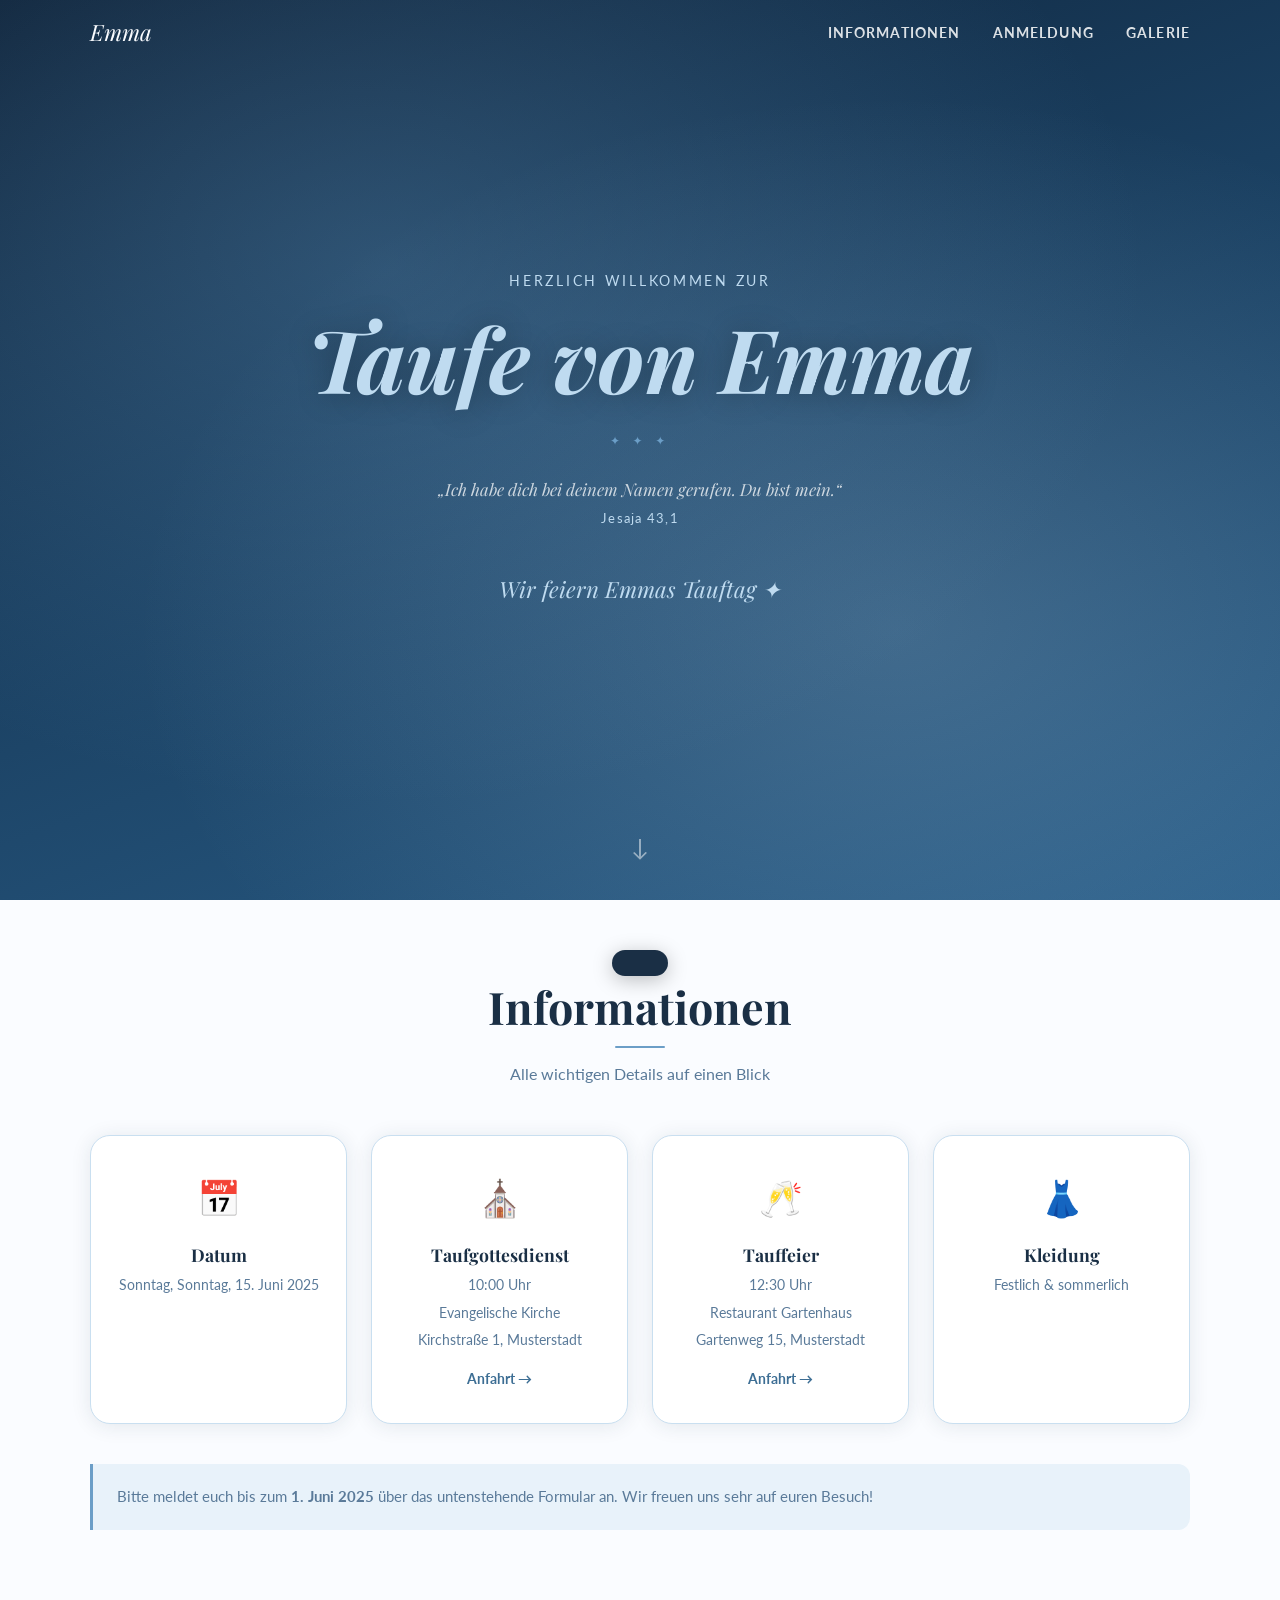
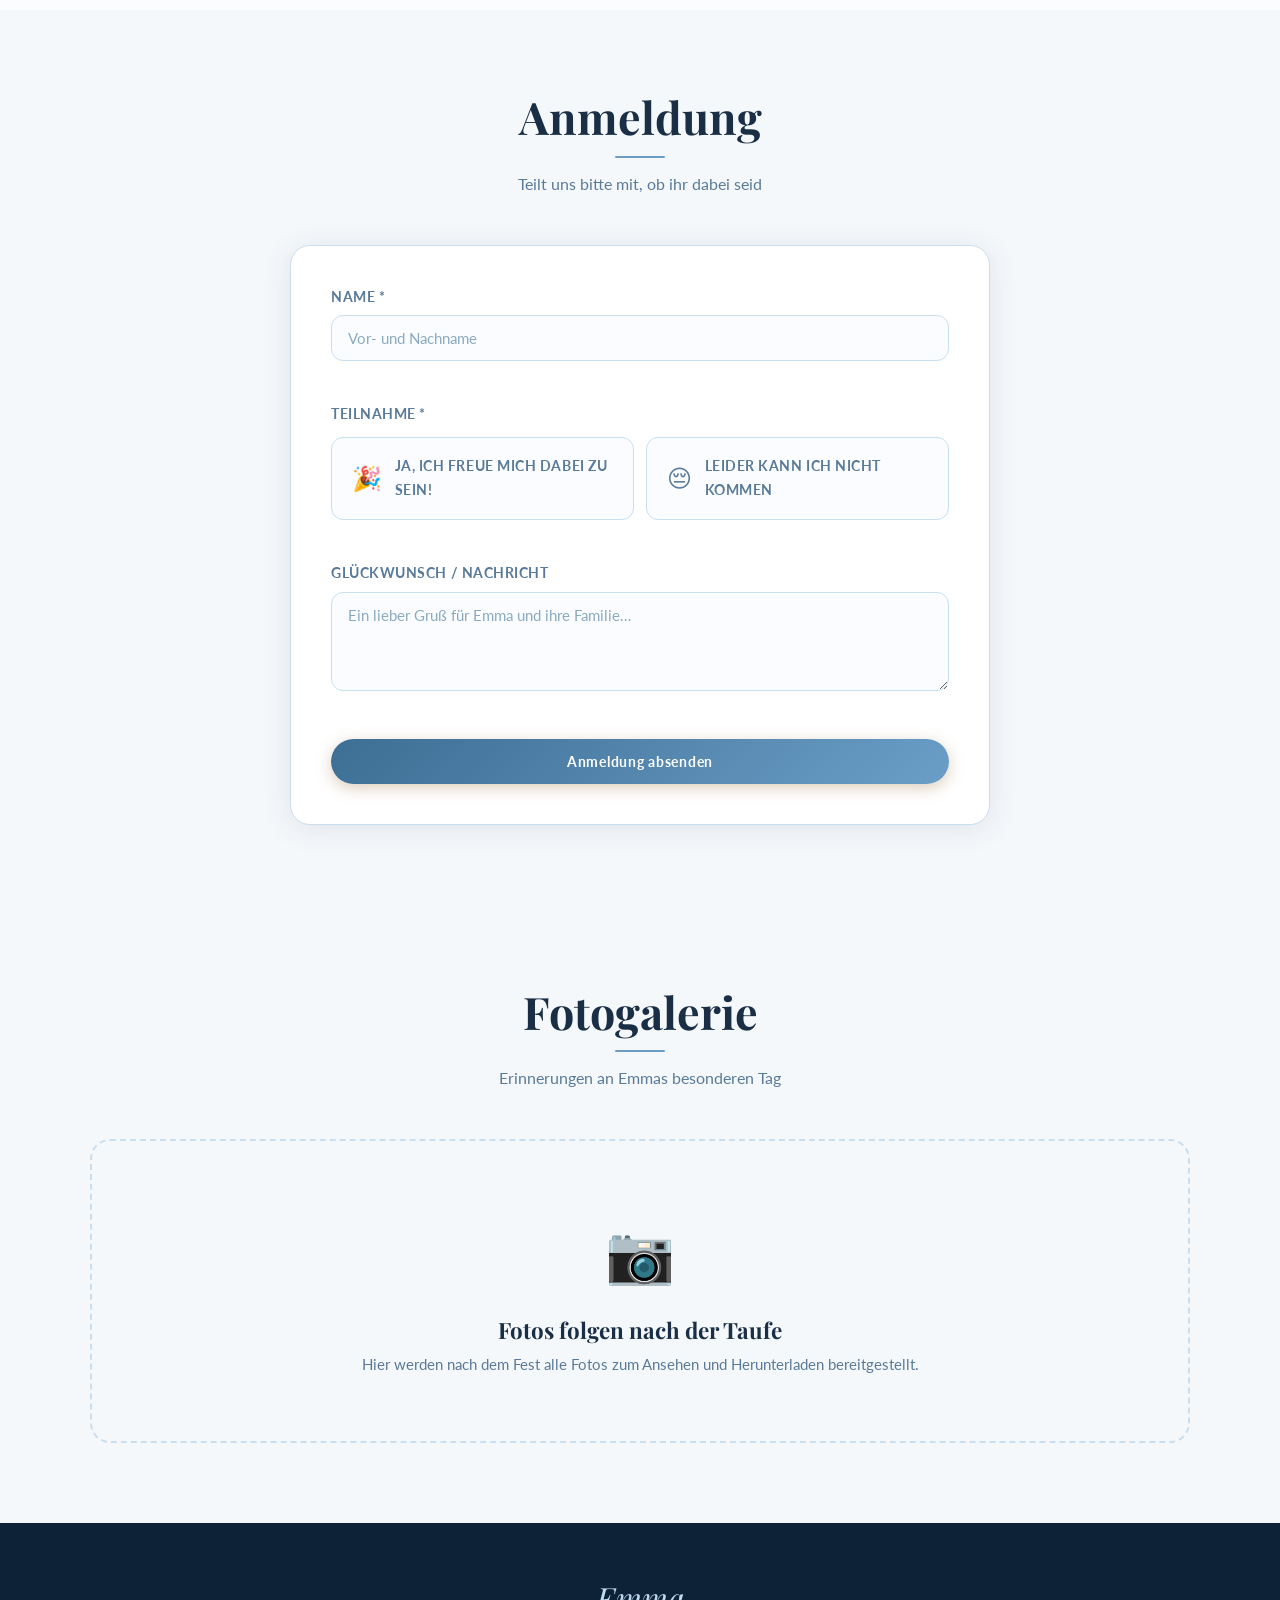
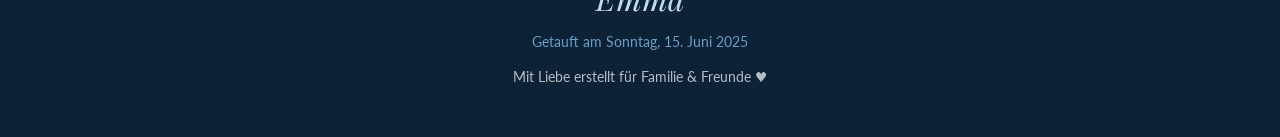
==== commit aced9c7a: "Abstimmungen (Polls) entfernen Voting-Sektion, Navbar-Link und gesamte Poll-Logik entfernt da keine " ====
--- a/index.html
+++ b/index.html
@@ -8,7 +8,7 @@
   <link rel="preconnect" href="https://fonts.googleapis.com">
   <link rel="preconnect" href="https://fonts.gstatic.com" crossorigin>
   <link href="https://fonts.googleapis.com/css2?family=Playfair+Display:ital,wght@0,400;0,700;1,400&family=Lato:wght@300;400;700&display=swap" rel="stylesheet">
-  <link rel="stylesheet" href="css/style.css">
+  <link rel="stylesheet" href="css/style.css?v=2">
 </head>
 <body>
 
@@ -19,7 +19,6 @@
       <ul class="nav-links" id="navLinks">
         <li><a href="#info">Informationen</a></li>
         <li><a href="#rsvp">Anmeldung</a></li>
-        <li><a href="#abstimmung">Abstimmung</a></li>
         <li><a href="#galerie">Galerie</a></li>
       </ul>
       <button class="nav-toggle" id="navToggle" aria-label="Menü öffnen">
@@ -218,19 +217,6 @@
     </div>
   </section>
 
-  <!-- Voting Section -->
-  <section id="abstimmung" class="section">
-    <div class="container">
-      <div class="section-header">
-        <h2 class="section-title">Abstimmung</h2>
-        <p class="section-subtitle">Macht mit bei unserer kleinen Umfrage</p>
-      </div>
-      <div class="polls-grid" id="pollsContainer">
-        <!-- Polls werden per JavaScript aus config.js geladen -->
-      </div>
-    </div>
-  </section>
-
   <!-- Photo Gallery Section -->
   <section id="galerie" class="section section-alt">
     <div class="container">
@@ -286,8 +272,8 @@
   <!-- Toast -->
   <div class="toast" id="toast" role="status" aria-live="polite"></div>
 
-  <script src="js/config.js"></script>
-  <script src="js/main.js"></script>
-  <script src="js/gallery.js"></script>
+  <script src="js/config.js?v=2"></script>
+  <script src="js/main.js?v=2"></script>
+  <script src="js/gallery.js?v=2"></script>
 </body>
 </html>
